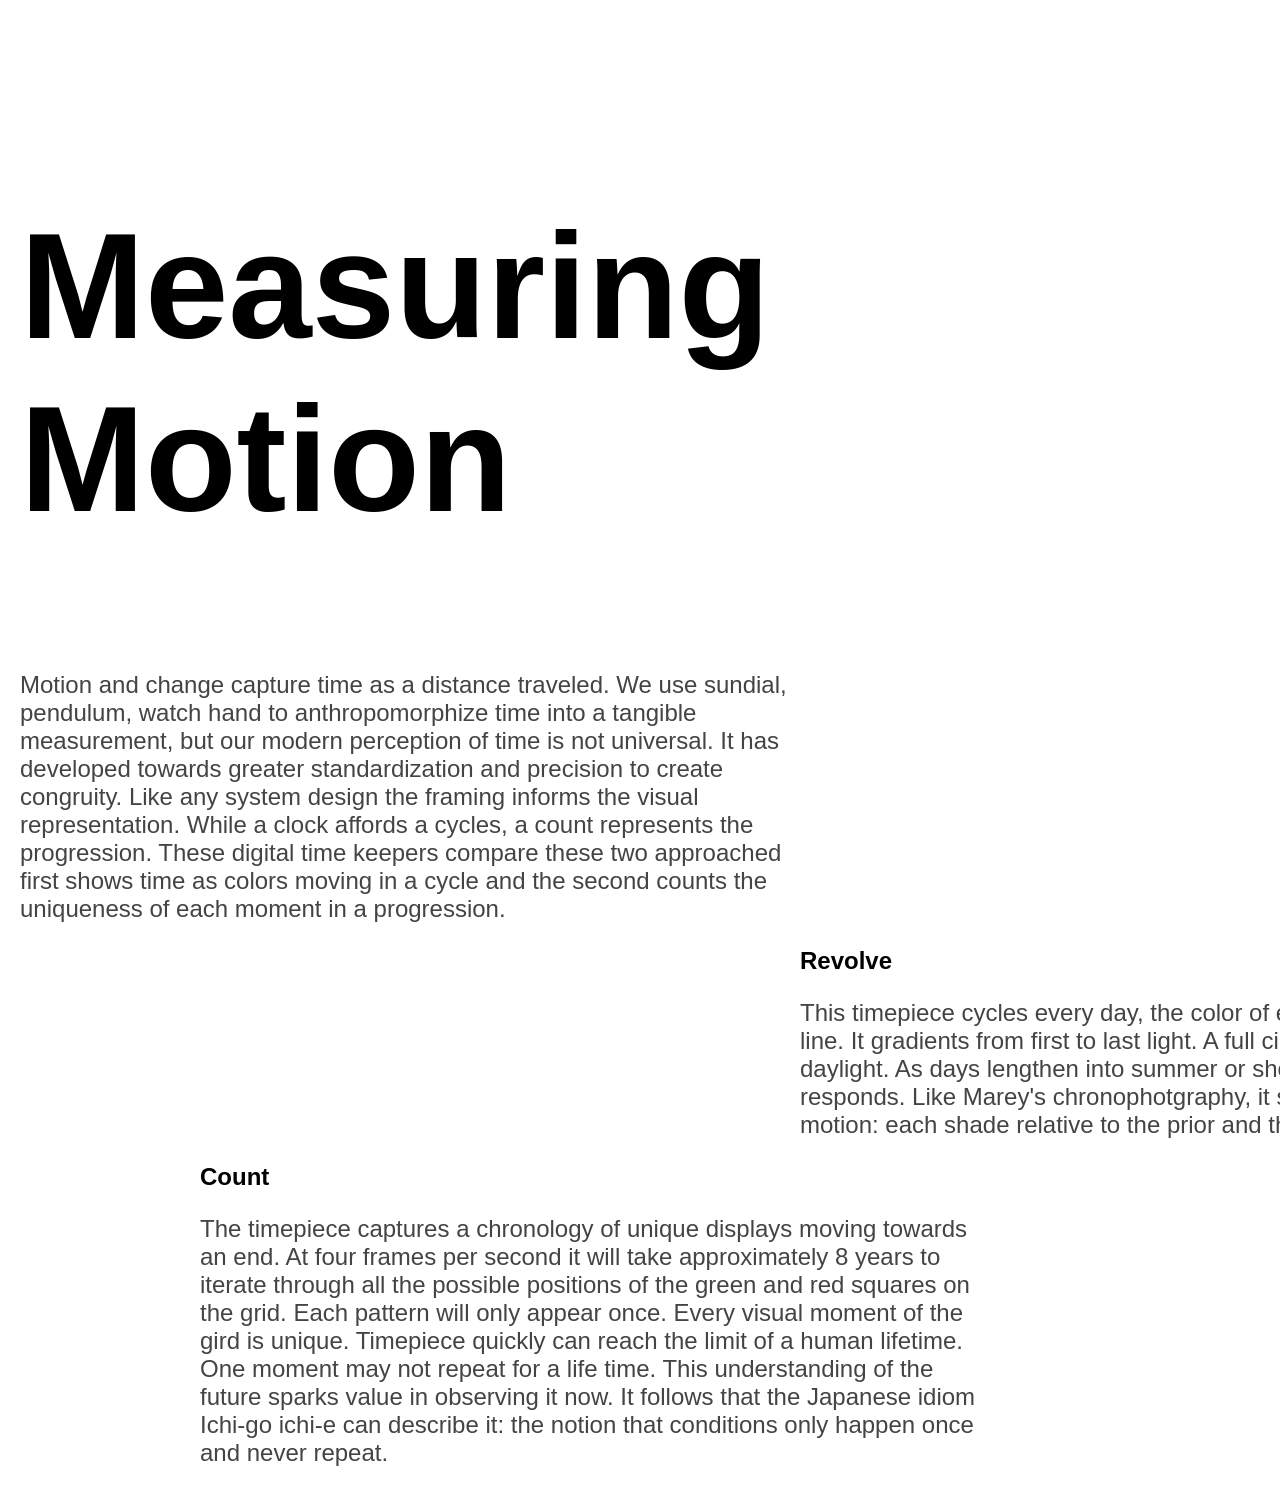
==== index.html @ 2a6ad0c5 "Update index.html" ====
<!DOCTYPE html><html lang="en"><head>
    <script src="p5.js"></script>
    <script src="p5.sound.min.js"></script>
    <link rel="stylesheet" type="text/css" href="style.css">
    <meta charset="utf-8">
 <script src="mysketch.js"></script> 
    <style>
.alpha {
  width: 800px;
  margin: 20px
}
        
.beta {
  width: 800px;
  margin-top: 20px;
  margin-left: 800px;
}
    
.gamma {
  width: 800px;
  margin-top: 20px;
  margin-left: 200px;
} 
 
</style>
  </head>
  
  <body>
      
      
<div class="container">
    
    <div class="alpha">
                 <h2 style="color:#000000; font-size:150px; margin-top:200px;"> Measuring Motion </h2>
                 <p style="color:#444444; font-size:24px;"> Motion and change capture time as a distance traveled. We use sundial, pendulum, watch hand to anthropomorphize time into a tangible measurement, but our modern perception of time is not universal. It has developed towards greater standardization and precision to create congruity. Like any system design the framing informs the visual representation. While a clock affords a cycles, a count represents the progression. These digital time keepers compare these two approached first shows time as colors moving in a cycle and the second counts the uniqueness of each moment in a progression.
</p> </div>
  
    <div id="sky-time"></div>
                        
     <div class="beta">
            <h2 style="color:#000000; font-size:24px;"> Revolve </h2>
            <p style="color:#444444; font-size:24px;">This timepiece cycles every day, the color of each arc set by the horizon line. It gradients from first to last light.  A full circle marks the progress of daylight. As days lengthen into summer or shorten into winter the diameter responds. Like Marey's chronophotgraphy, it shows a relative trajectory of motion: each shade relative to the prior and the next. 
</p> </div>

      <div class="grid-item"></div>  
         
         <div class="gamma">
            <h2 style="color:#000000; font-size:24px;"> Count </h2>
            <p style="color:#444444; font-size:24px;">The timepiece captures a chronology of unique displays moving towards an end. At four frames per second it will take approximately 8 years to iterate through all the  possible positions of the green and red squares on the grid. Each pattern will only appear once. Every visual moment of the gird is unique. Timepiece quickly can reach the limit of a human lifetime. One moment may not repeat for a life time. This understanding of the future sparks value in observing it now. It follows that the Japanese idiom Ichi-go ichi-e can describe it: the notion that conditions only happen once and never repeat. 
</p></div>
    
</div>
         

</body></html>
---- style.css ----
html, body {
  margin: 0;
  padding: 0;
  font-family: Helvetica;
  color: #444444;
}

canvas {
  display: block;
}
#grid-time {
  margin-bottom: auto;
}
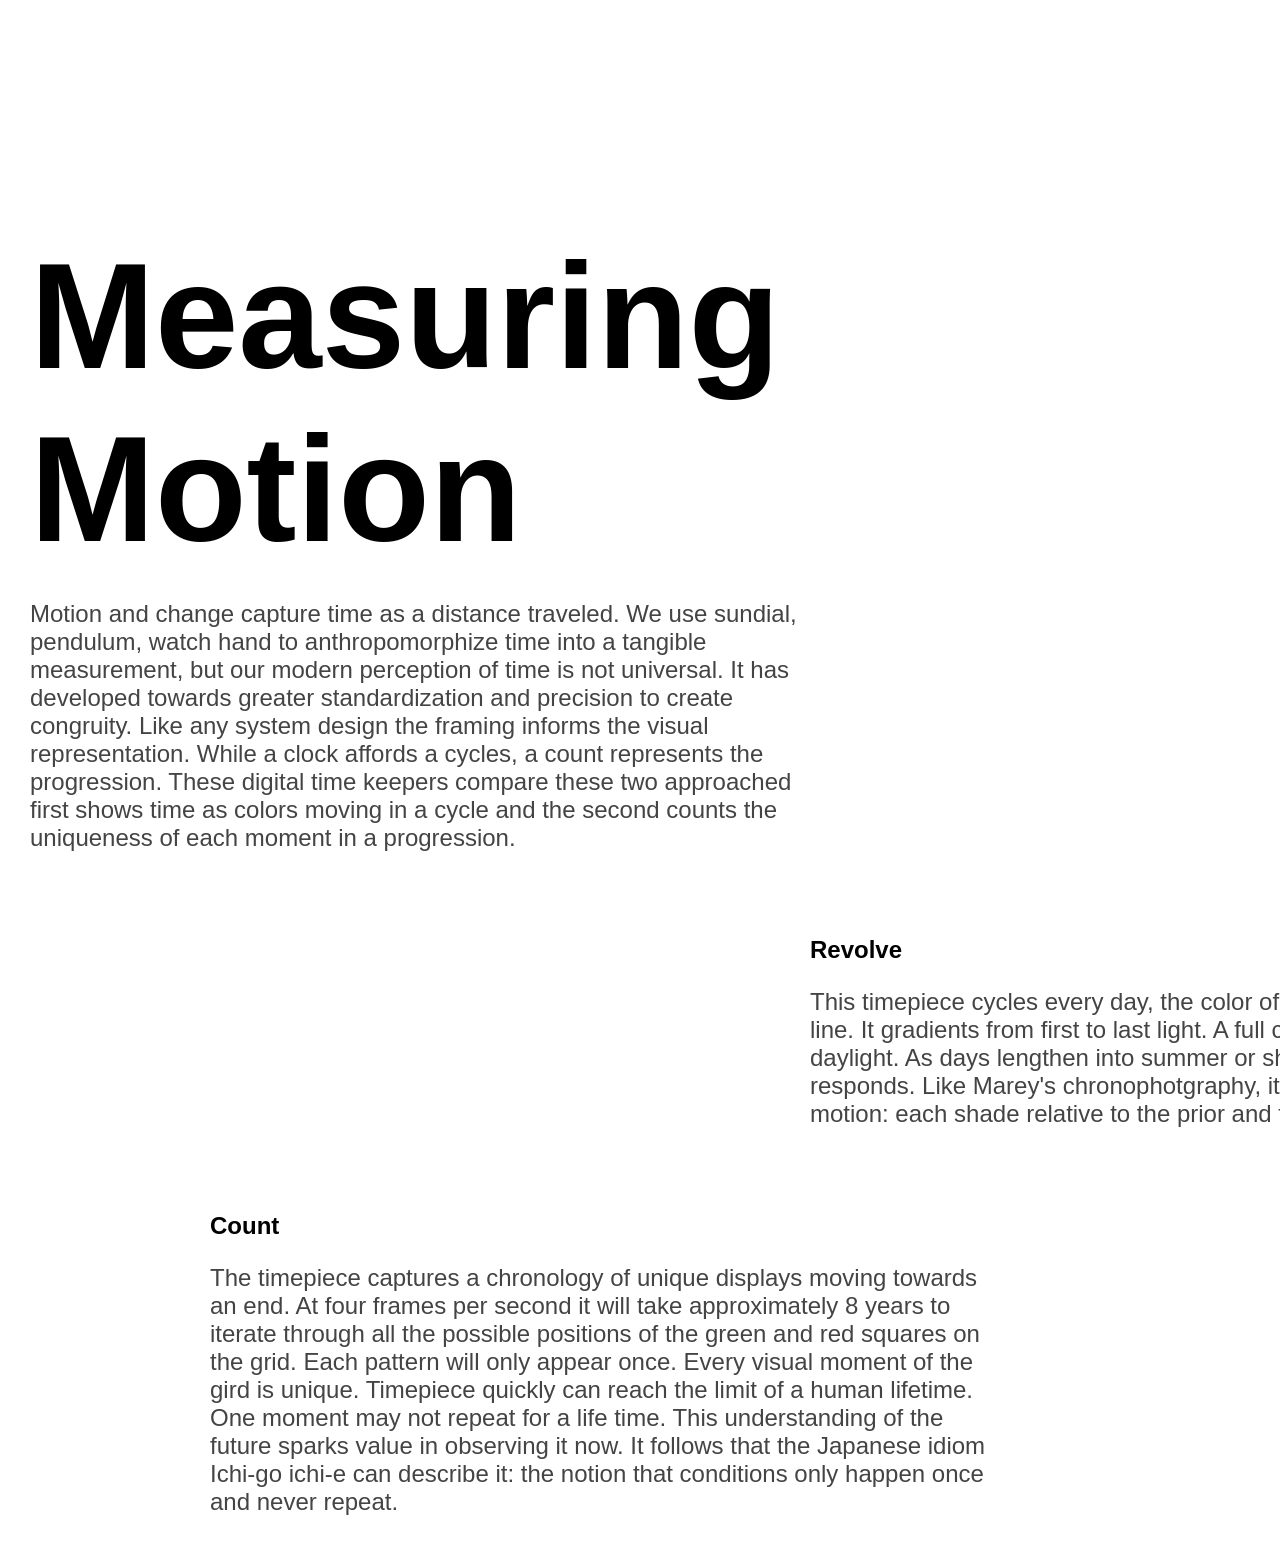
==== commit a7d06335: "Update index.html" ====
--- a/index.html
+++ b/index.html
@@ -5,19 +5,24 @@
     <meta charset="utf-8">
  <script src="mysketch.js"></script> 
     <style>
+        
 .alpha {
   width: 800px;
-  margin: 20px
+  padding: 10px;
+  margin: 20px;
 }
         
 .beta {
   width: 800px;
+  padding: 10px;
   margin-top: 20px;
+  
   margin-left: 800px;
 }
     
 .gamma {
   width: 800px;
+  padding: 10px;
   margin-top: 20px;
   margin-left: 200px;
 } 
@@ -31,7 +36,7 @@
 <div class="container">
     
     <div class="alpha">
-                 <h2 style="color:#000000; font-size:150px; margin-top:200px;"> Measuring Motion </h2>
+                 <h2 style="color:#000000; font-size:150px; margin-top:200px; margin-bottom:20px"> Measuring Motion </h2>
                  <p style="color:#444444; font-size:24px;"> Motion and change capture time as a distance traveled. We use sundial, pendulum, watch hand to anthropomorphize time into a tangible measurement, but our modern perception of time is not universal. It has developed towards greater standardization and precision to create congruity. Like any system design the framing informs the visual representation. While a clock affords a cycles, a count represents the progression. These digital time keepers compare these two approached first shows time as colors moving in a cycle and the second counts the uniqueness of each moment in a progression.
 </p> </div>
   
@@ -42,7 +47,7 @@
             <p style="color:#444444; font-size:24px;">This timepiece cycles every day, the color of each arc set by the horizon line. It gradients from first to last light.  A full circle marks the progress of daylight. As days lengthen into summer or shorten into winter the diameter responds. Like Marey's chronophotgraphy, it shows a relative trajectory of motion: each shade relative to the prior and the next. 
 </p> </div>
 
-      <div class="grid-item"></div>  
+      <div id="grid-time"></div>  
          
          <div class="gamma">
             <h2 style="color:#000000; font-size:24px;"> Count </h2>
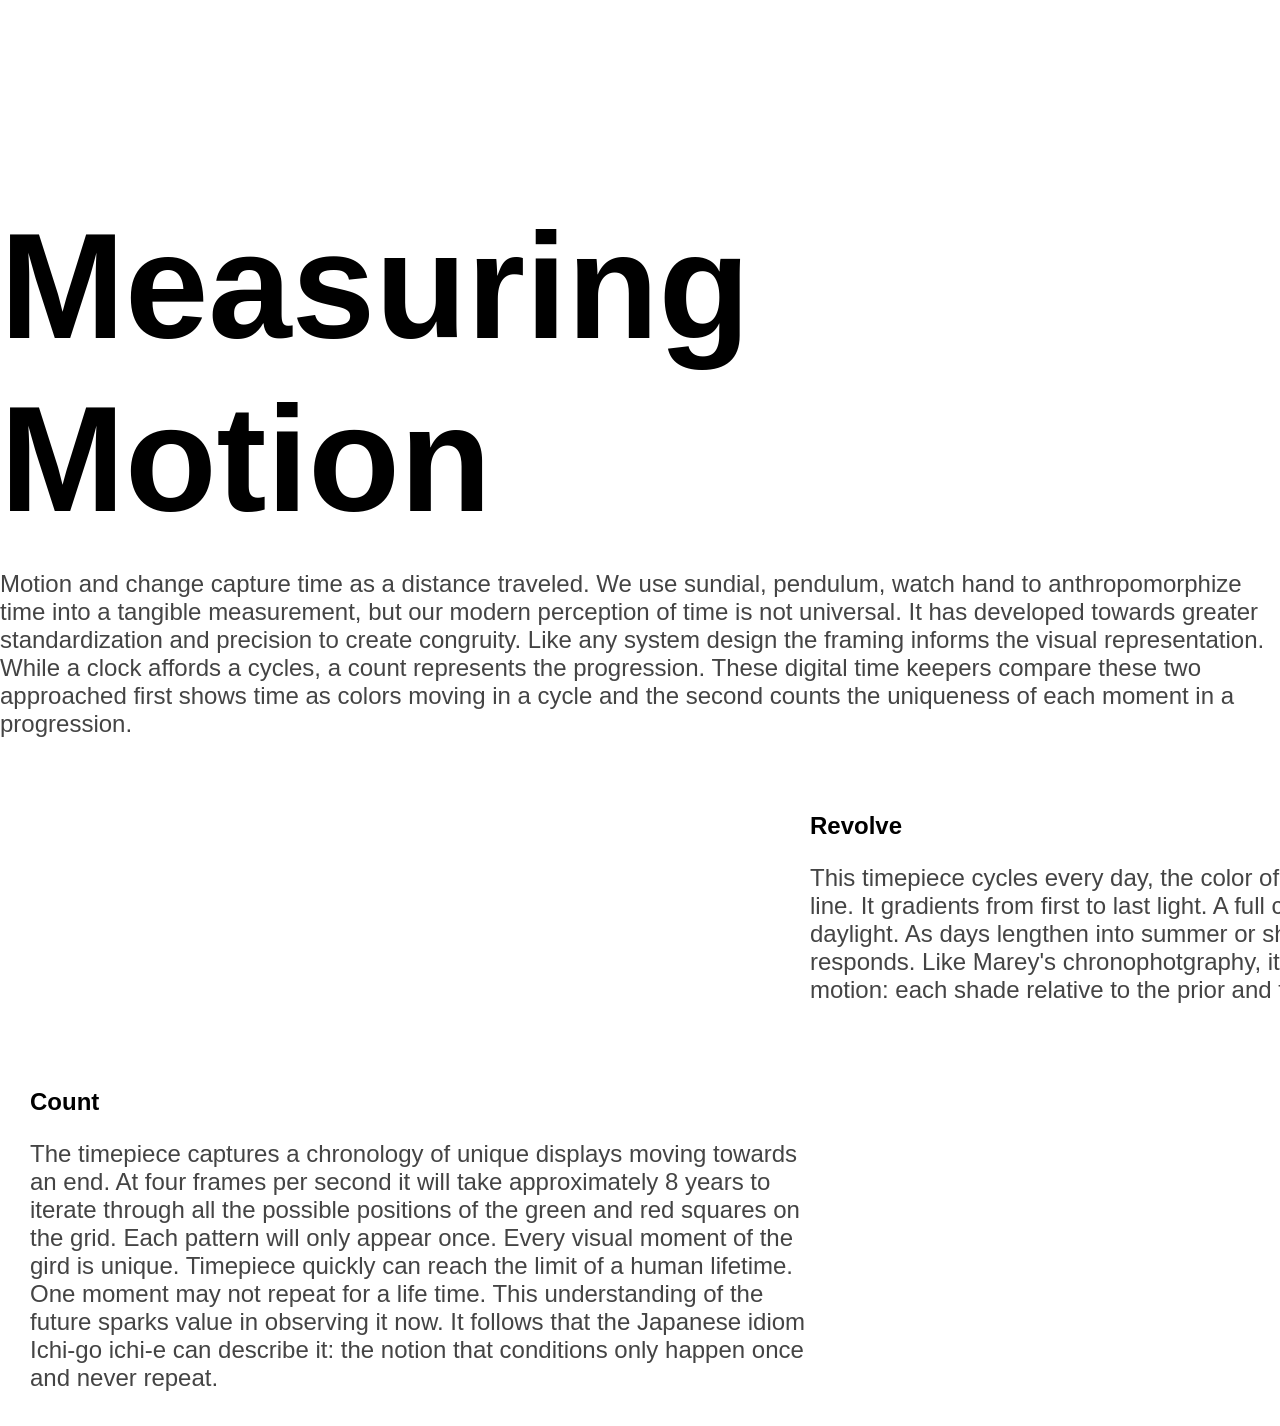
==== commit c280594a: "Update index.html" ====
--- a/index.html
+++ b/index.html
@@ -5,6 +5,7 @@
     <meta charset="utf-8">
  <script src="mysketch.js"></script> 
     <style>
+  background-color: blue;
         
 .alpha {
   width: 800px;
@@ -16,7 +17,6 @@
   width: 800px;
   padding: 10px;
   margin-top: 20px;
-  
   margin-left: 800px;
 }
     
@@ -24,8 +24,13 @@
   width: 800px;
   padding: 10px;
   margin-top: 20px;
-  margin-left: 200px;
+  margin-left: 20px;
 } 
+        
+.grid-container {
+  display: grid;
+  grid-template-columns: auto auto;
+}
  
 </style>
   </head>
@@ -40,16 +45,24 @@
                  <p style="color:#444444; font-size:24px;"> Motion and change capture time as a distance traveled. We use sundial, pendulum, watch hand to anthropomorphize time into a tangible measurement, but our modern perception of time is not universal. It has developed towards greater standardization and precision to create congruity. Like any system design the framing informs the visual representation. While a clock affords a cycles, a count represents the progression. These digital time keepers compare these two approached first shows time as colors moving in a cycle and the second counts the uniqueness of each moment in a progression.
 </p> </div>
   
-    <div id="sky-time"></div>
-                        
-     <div class="beta">
+    <div class="grid-container">
+  <div class="grid-item">
+          <div id="sky-time"></div>
+        </div>
+  <div class="grid-item">
+        
+      <div class="beta">
             <h2 style="color:#000000; font-size:24px;"> Revolve </h2>
             <p style="color:#444444; font-size:24px;">This timepiece cycles every day, the color of each arc set by the horizon line. It gradients from first to last light.  A full circle marks the progress of daylight. As days lengthen into summer or shorten into winter the diameter responds. Like Marey's chronophotgraphy, it shows a relative trajectory of motion: each shade relative to the prior and the next. 
 </p> </div>
-
-      <div id="grid-time"></div>  
-         
+        
+        </div>
+  
+    </div>
+    
+     
          <div class="gamma">
+            <div id="grid-time"></div> 
             <h2 style="color:#000000; font-size:24px;"> Count </h2>
             <p style="color:#444444; font-size:24px;">The timepiece captures a chronology of unique displays moving towards an end. At four frames per second it will take approximately 8 years to iterate through all the  possible positions of the green and red squares on the grid. Each pattern will only appear once. Every visual moment of the gird is unique. Timepiece quickly can reach the limit of a human lifetime. One moment may not repeat for a life time. This understanding of the future sparks value in observing it now. It follows that the Japanese idiom Ichi-go ichi-e can describe it: the notion that conditions only happen once and never repeat. 
 </p></div>
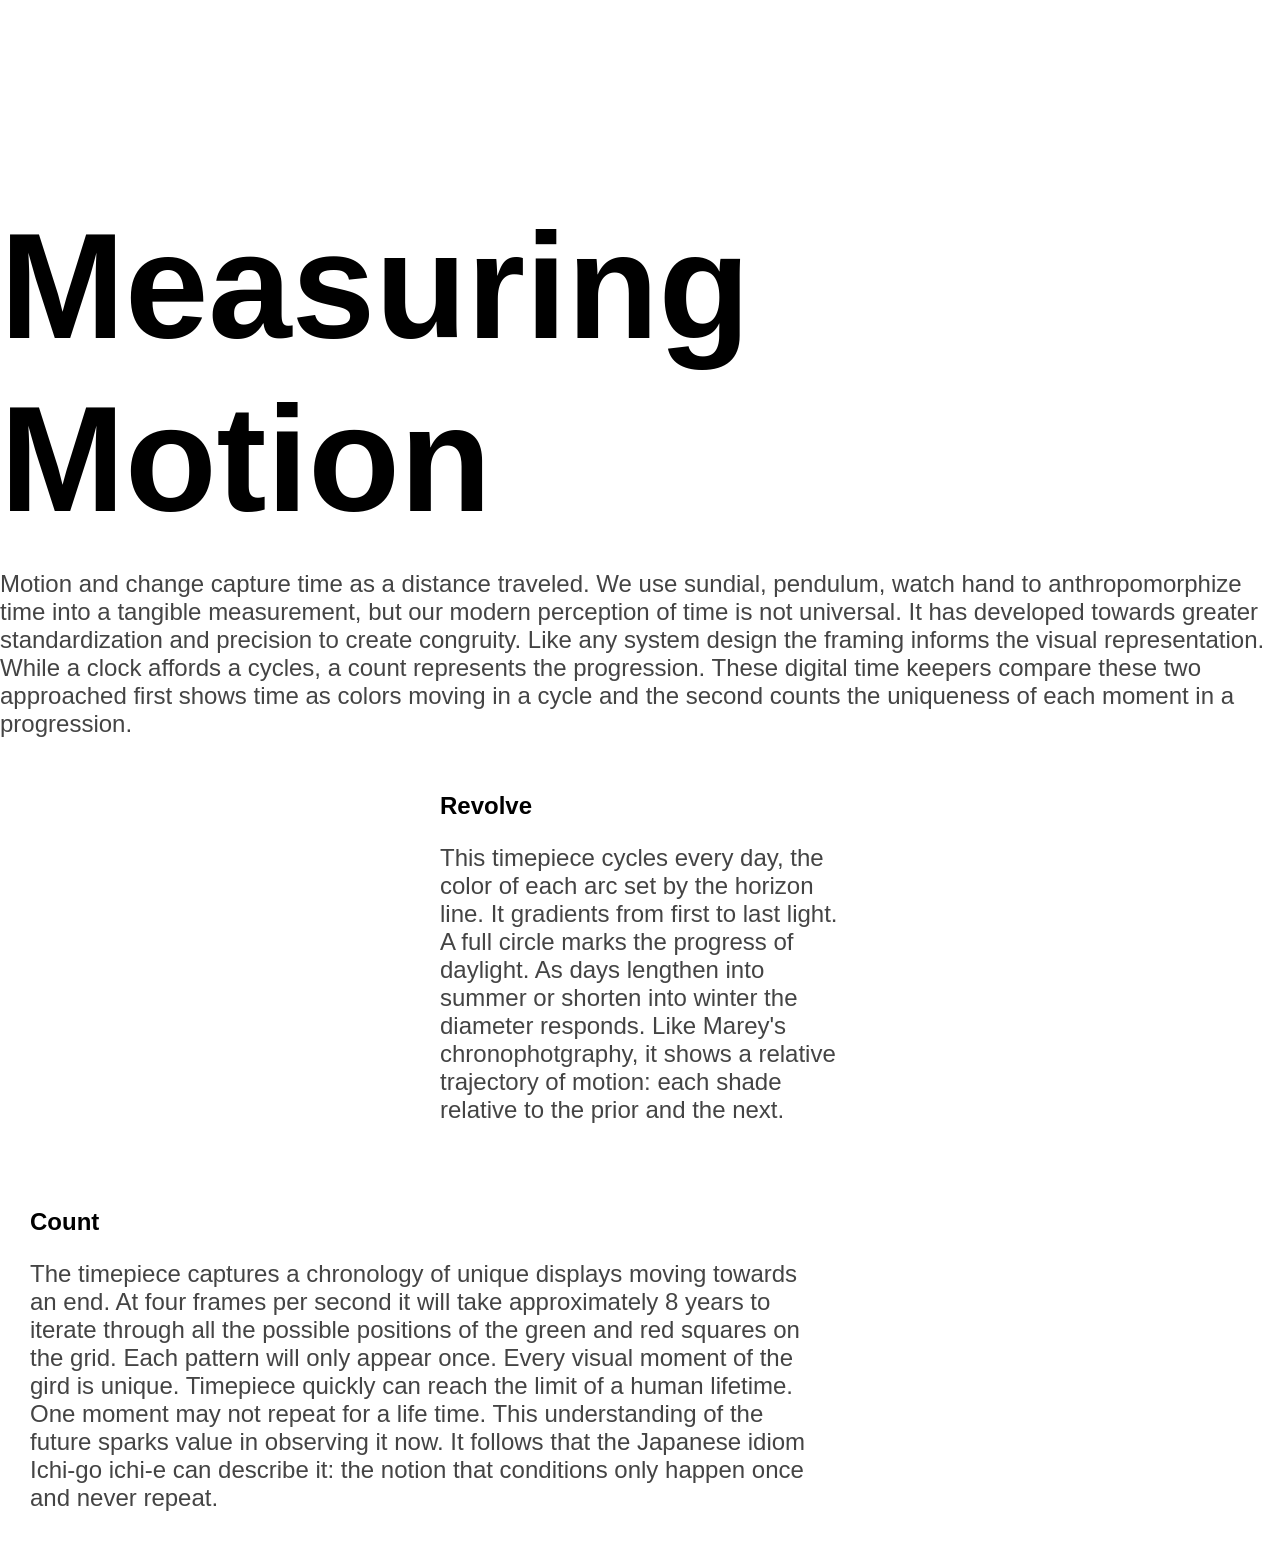
==== commit 3db601d2: "Update index.html" ====
--- a/index.html
+++ b/index.html
@@ -14,10 +14,8 @@
 }
         
 .beta {
-  width: 800px;
+  width: 400px;
   padding: 10px;
-  margin-top: 20px;
-  margin-left: 800px;
 }
     
 .gamma {
@@ -45,21 +43,20 @@
                  <p style="color:#444444; font-size:24px;"> Motion and change capture time as a distance traveled. We use sundial, pendulum, watch hand to anthropomorphize time into a tangible measurement, but our modern perception of time is not universal. It has developed towards greater standardization and precision to create congruity. Like any system design the framing informs the visual representation. While a clock affords a cycles, a count represents the progression. These digital time keepers compare these two approached first shows time as colors moving in a cycle and the second counts the uniqueness of each moment in a progression.
 </p> </div>
   
-    <div class="grid-container">
-  <div class="grid-item">
+  <div class="grid-container">
+     <div class="grid-item">
           <div id="sky-time"></div>
-        </div>
-  <div class="grid-item">
-        
-      <div class="beta">
+     </div>
+  
+     <div class="grid-item">   
+        <div class="beta">
             <h2 style="color:#000000; font-size:24px;"> Revolve </h2>
             <p style="color:#444444; font-size:24px;">This timepiece cycles every day, the color of each arc set by the horizon line. It gradients from first to last light.  A full circle marks the progress of daylight. As days lengthen into summer or shorten into winter the diameter responds. Like Marey's chronophotgraphy, it shows a relative trajectory of motion: each shade relative to the prior and the next. 
 </p> </div>
-        
-        </div>
-  
-    </div>
-    
+      
+     </div> 
+      
+      </div> 
      
          <div class="gamma">
             <div id="grid-time"></div> 
@@ -68,6 +65,7 @@
 </p></div>
     
 </div>
+
          
 
 </body></html>
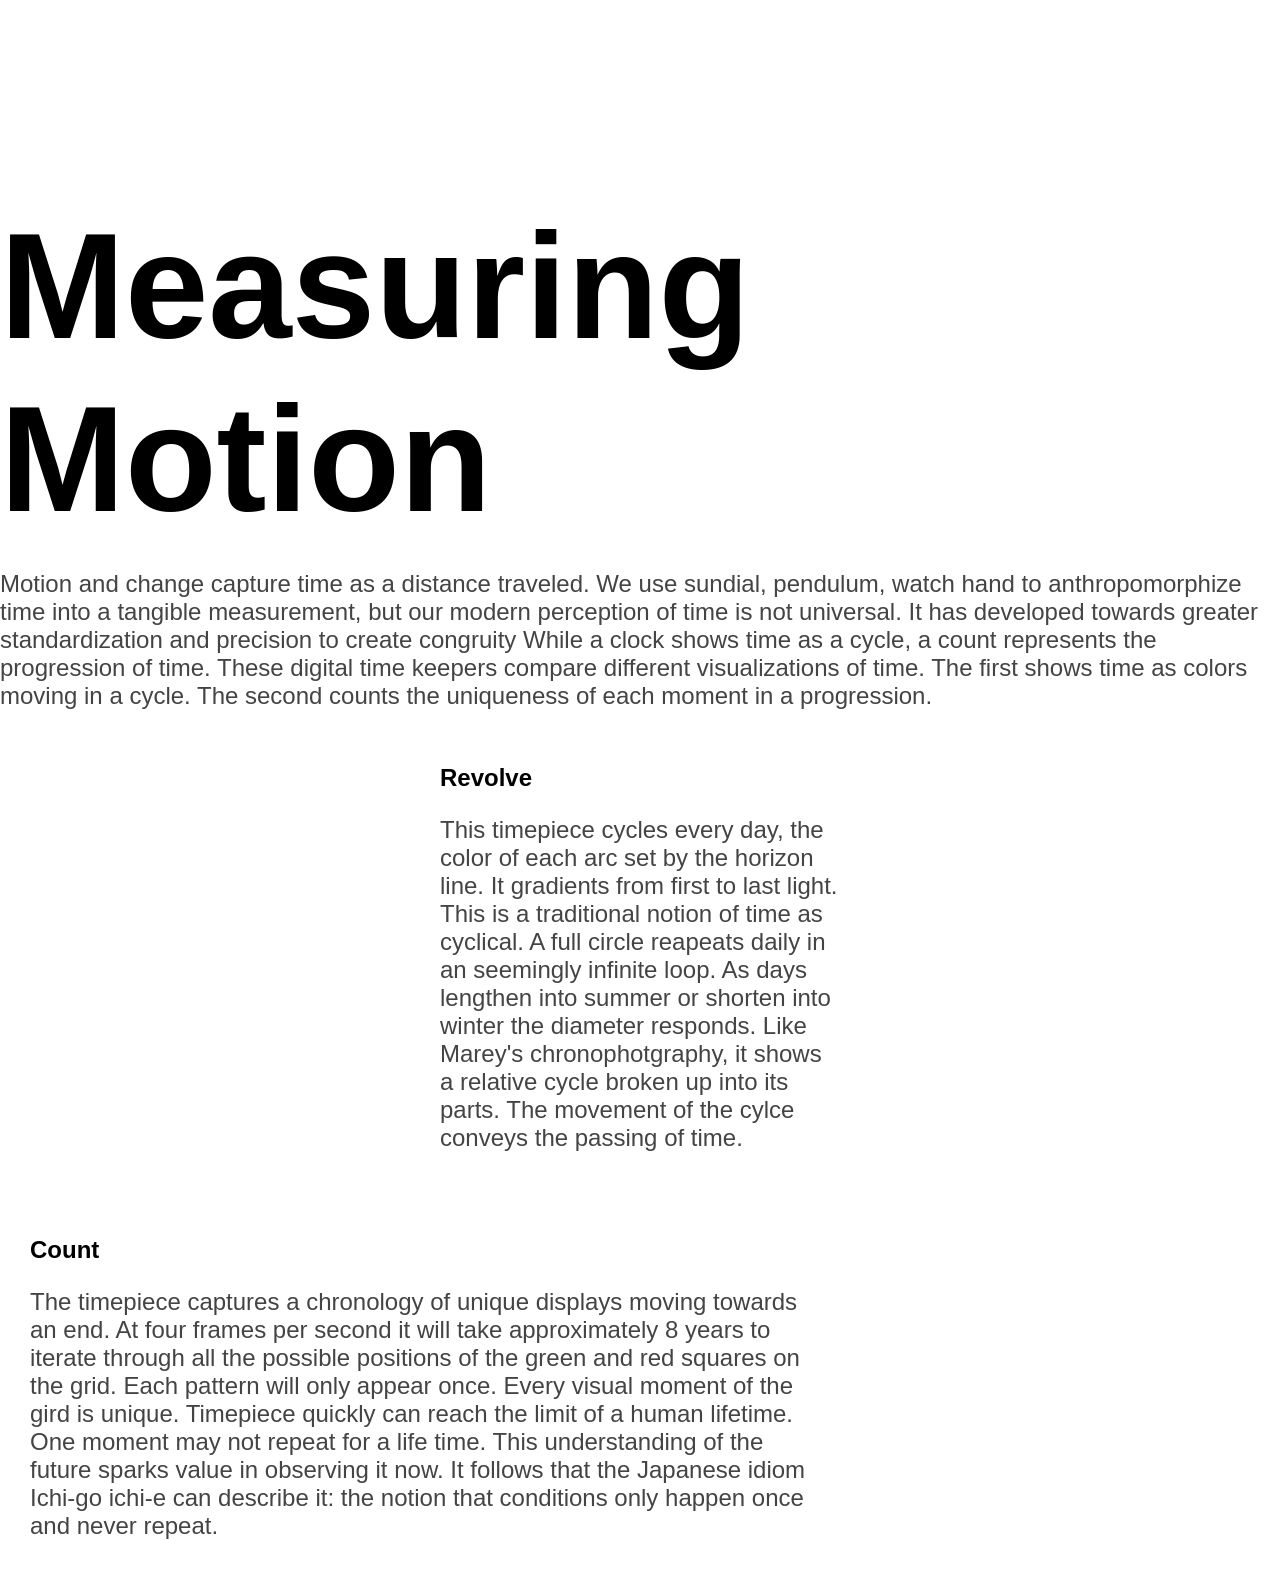
==== commit b6f6fe7d: "Update index.html" ====
--- a/index.html
+++ b/index.html
@@ -40,7 +40,7 @@
     
     <div class="alpha">
                  <h2 style="color:#000000; font-size:150px; margin-top:200px; margin-bottom:20px"> Measuring Motion </h2>
-                 <p style="color:#444444; font-size:24px;"> Motion and change capture time as a distance traveled. We use sundial, pendulum, watch hand to anthropomorphize time into a tangible measurement, but our modern perception of time is not universal. It has developed towards greater standardization and precision to create congruity. Like any system design the framing informs the visual representation. While a clock affords a cycles, a count represents the progression. These digital time keepers compare these two approached first shows time as colors moving in a cycle and the second counts the uniqueness of each moment in a progression.
+                 <p style="color:#444444; font-size:24px;"> Motion and change capture time as a distance traveled. We use sundial, pendulum, watch hand to anthropomorphize time into a tangible measurement, but our modern perception of time is not universal. It has developed towards greater standardization and precision to create congruity While a clock shows time as a cycle, a count represents the progression of time. These digital time keepers compare different visualizations of time. The first shows time as colors moving in a cycle. The second counts the uniqueness of each moment in a progression.
 </p> </div>
   
   <div class="grid-container">
@@ -51,7 +51,7 @@
      <div class="grid-item">   
         <div class="beta">
             <h2 style="color:#000000; font-size:24px;"> Revolve </h2>
-            <p style="color:#444444; font-size:24px;">This timepiece cycles every day, the color of each arc set by the horizon line. It gradients from first to last light.  A full circle marks the progress of daylight. As days lengthen into summer or shorten into winter the diameter responds. Like Marey's chronophotgraphy, it shows a relative trajectory of motion: each shade relative to the prior and the next. 
+            <p style="color:#444444; font-size:24px;">This timepiece cycles every day, the color of each arc set by the horizon line. It gradients from first to last light. This is a traditional notion of time as cyclical. A full circle reapeats daily in an seemingly infinite loop. As days lengthen into summer or shorten into winter the diameter responds. Like Marey's chronophotgraphy, it shows a relative cycle broken up into its parts. The movement of the cylce conveys the passing of time. 
 </p> </div>
       
      </div> 
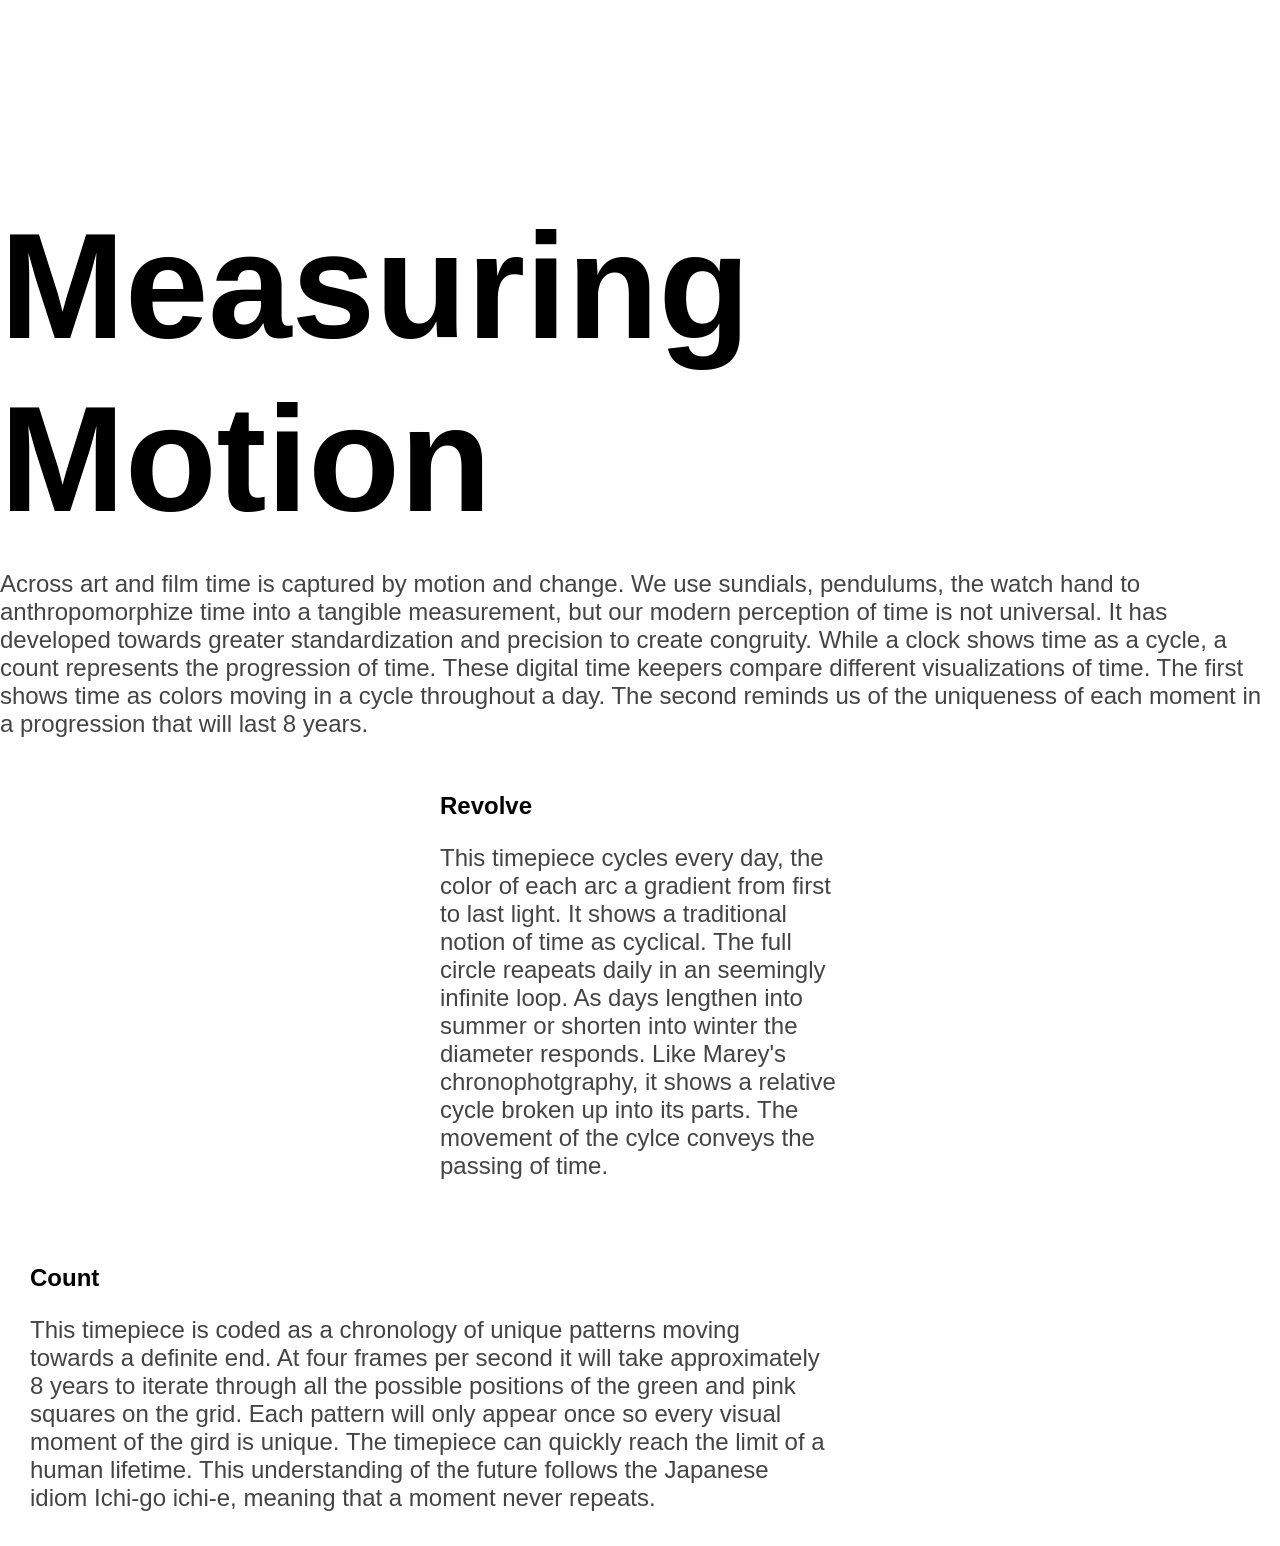
==== commit bd3de5fc: "Update index.html" ====
--- a/index.html
+++ b/index.html
@@ -40,7 +40,7 @@
     
     <div class="alpha">
                  <h2 style="color:#000000; font-size:150px; margin-top:200px; margin-bottom:20px"> Measuring Motion </h2>
-                 <p style="color:#444444; font-size:24px;"> Motion and change capture time as a distance traveled. We use sundial, pendulum, watch hand to anthropomorphize time into a tangible measurement, but our modern perception of time is not universal. It has developed towards greater standardization and precision to create congruity While a clock shows time as a cycle, a count represents the progression of time. These digital time keepers compare different visualizations of time. The first shows time as colors moving in a cycle. The second counts the uniqueness of each moment in a progression.
+                 <p style="color:#444444; font-size:24px;"> Across art and film time is captured by motion and change. We use sundials, pendulums, the watch hand to anthropomorphize time into a tangible measurement, but our modern perception of time is not universal. It has developed towards greater standardization and precision to create congruity. While a clock shows time as a cycle, a count represents the progression of time. These digital time keepers compare different visualizations of time. The first shows time as colors moving in a cycle throughout a day. The second reminds us of the uniqueness of each moment in a progression that will last 8 years.
 </p> </div>
   
   <div class="grid-container">
@@ -51,7 +51,7 @@
      <div class="grid-item">   
         <div class="beta">
             <h2 style="color:#000000; font-size:24px;"> Revolve </h2>
-            <p style="color:#444444; font-size:24px;">This timepiece cycles every day, the color of each arc set by the horizon line. It gradients from first to last light. This is a traditional notion of time as cyclical. A full circle reapeats daily in an seemingly infinite loop. As days lengthen into summer or shorten into winter the diameter responds. Like Marey's chronophotgraphy, it shows a relative cycle broken up into its parts. The movement of the cylce conveys the passing of time. 
+            <p style="color:#444444; font-size:24px;">This timepiece cycles every day, the color of each arc a gradient from first to last light. It shows a traditional notion of time as cyclical. The full circle reapeats daily in an seemingly infinite loop. As days lengthen into summer or shorten into winter the diameter responds. Like Marey's chronophotgraphy, it shows a relative cycle broken up into its parts. The movement of the cylce conveys the passing of time. 
 </p> </div>
       
      </div> 
@@ -61,7 +61,7 @@
          <div class="gamma">
             <div id="grid-time"></div> 
             <h2 style="color:#000000; font-size:24px;"> Count </h2>
-            <p style="color:#444444; font-size:24px;">The timepiece captures a chronology of unique displays moving towards an end. At four frames per second it will take approximately 8 years to iterate through all the  possible positions of the green and red squares on the grid. Each pattern will only appear once. Every visual moment of the gird is unique. Timepiece quickly can reach the limit of a human lifetime. One moment may not repeat for a life time. This understanding of the future sparks value in observing it now. It follows that the Japanese idiom Ichi-go ichi-e can describe it: the notion that conditions only happen once and never repeat. 
+            <p style="color:#444444; font-size:24px;">This timepiece is coded as a chronology of unique patterns moving towards a definite end. At four frames per second it will take approximately 8 years to iterate through all the possible positions of the green and pink squares on the grid. Each pattern will only appear once so every visual moment of the gird is unique. The timepiece can quickly reach the limit of a human lifetime. This understanding of the future follows the Japanese idiom Ichi-go ichi-e, meaning that a moment never repeats. 
 </p></div>
     
 </div>
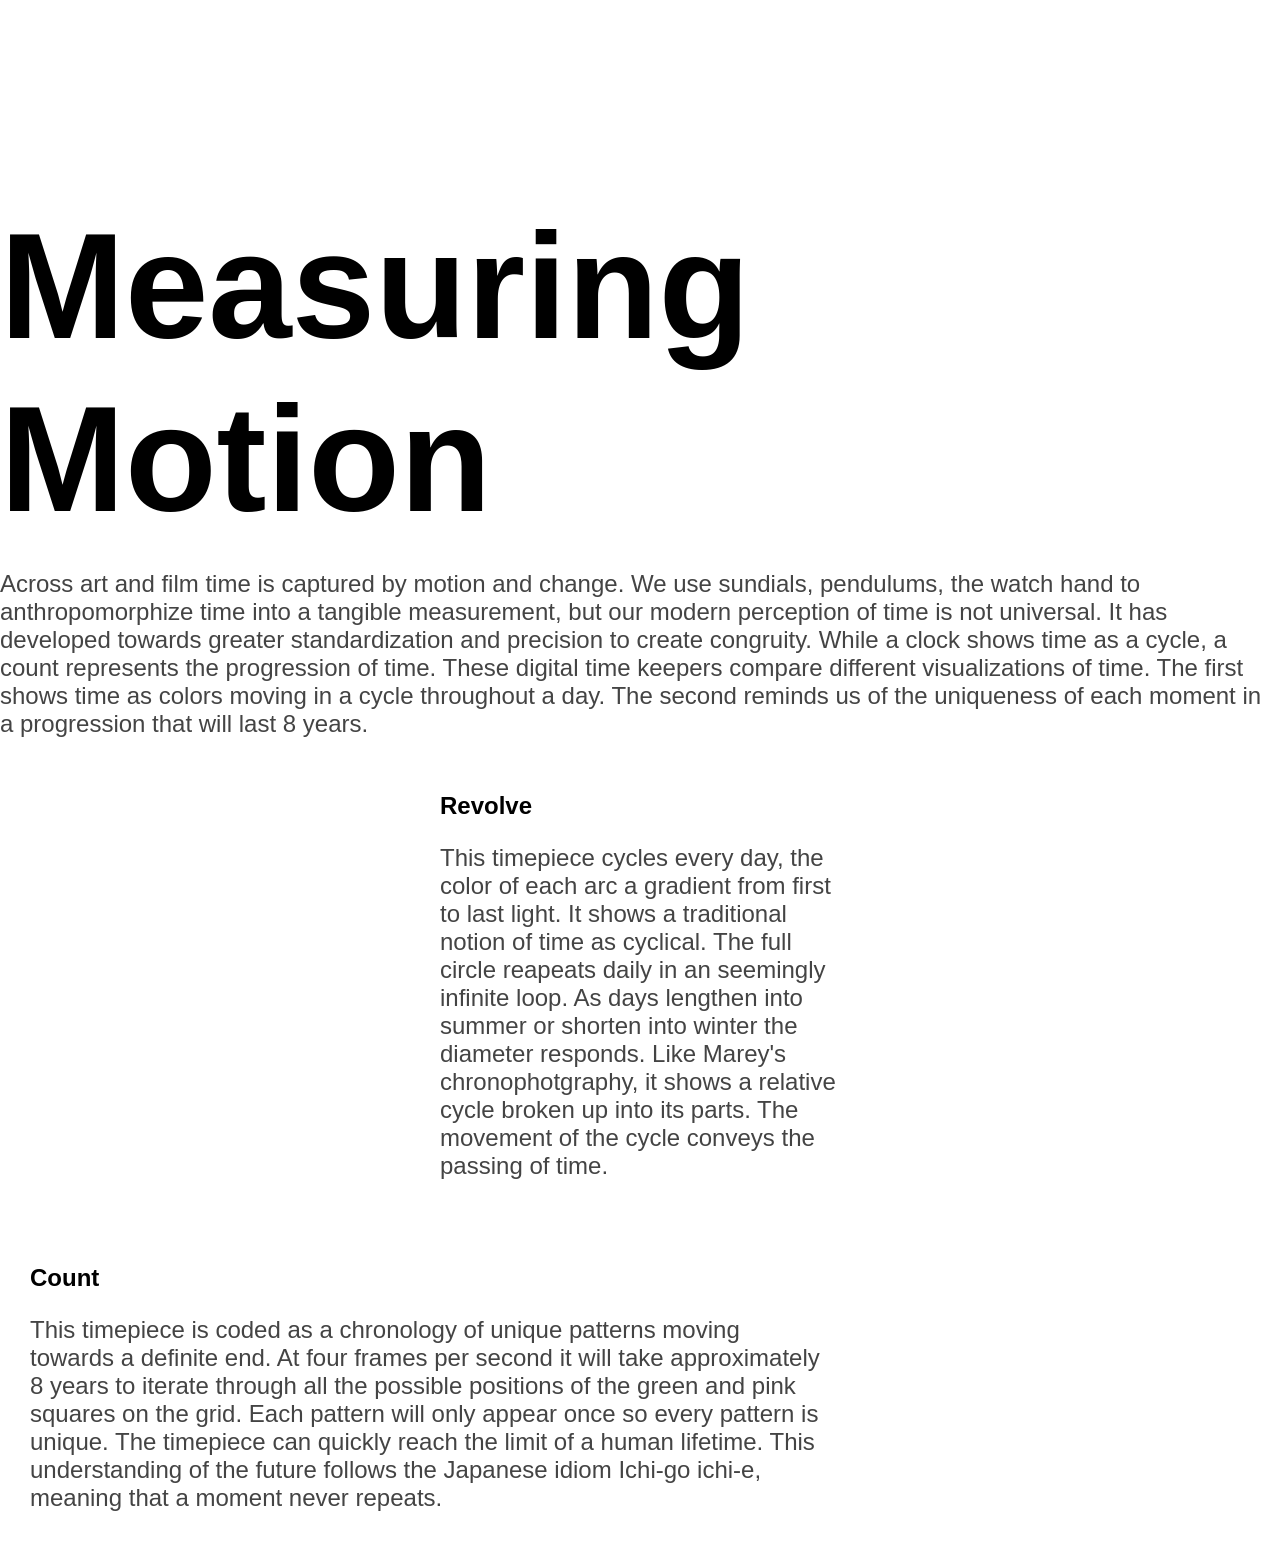
==== commit 5e43f98a: "Update index.html" ====
--- a/index.html
+++ b/index.html
@@ -51,7 +51,7 @@
      <div class="grid-item">   
         <div class="beta">
             <h2 style="color:#000000; font-size:24px;"> Revolve </h2>
-            <p style="color:#444444; font-size:24px;">This timepiece cycles every day, the color of each arc a gradient from first to last light. It shows a traditional notion of time as cyclical. The full circle reapeats daily in an seemingly infinite loop. As days lengthen into summer or shorten into winter the diameter responds. Like Marey's chronophotgraphy, it shows a relative cycle broken up into its parts. The movement of the cylce conveys the passing of time. 
+            <p style="color:#444444; font-size:24px;">This timepiece cycles every day, the color of each arc a gradient from first to last light. It shows a traditional notion of time as cyclical. The full circle reapeats daily in an seemingly infinite loop. As days lengthen into summer or shorten into winter the diameter responds. Like Marey's chronophotgraphy, it shows a relative cycle broken up into its parts. The movement of the cycle conveys the passing of time. 
 </p> </div>
       
      </div> 
@@ -61,7 +61,7 @@
          <div class="gamma">
             <div id="grid-time"></div> 
             <h2 style="color:#000000; font-size:24px;"> Count </h2>
-            <p style="color:#444444; font-size:24px;">This timepiece is coded as a chronology of unique patterns moving towards a definite end. At four frames per second it will take approximately 8 years to iterate through all the possible positions of the green and pink squares on the grid. Each pattern will only appear once so every visual moment of the gird is unique. The timepiece can quickly reach the limit of a human lifetime. This understanding of the future follows the Japanese idiom Ichi-go ichi-e, meaning that a moment never repeats. 
+            <p style="color:#444444; font-size:24px;">This timepiece is coded as a chronology of unique patterns moving towards a definite end. At four frames per second it will take approximately 8 years to iterate through all the possible positions of the green and pink squares on the grid. Each pattern will only appear once so every pattern is unique. The timepiece can quickly reach the limit of a human lifetime. This understanding of the future follows the Japanese idiom Ichi-go ichi-e, meaning that a moment never repeats. 
 </p></div>
     
 </div>
